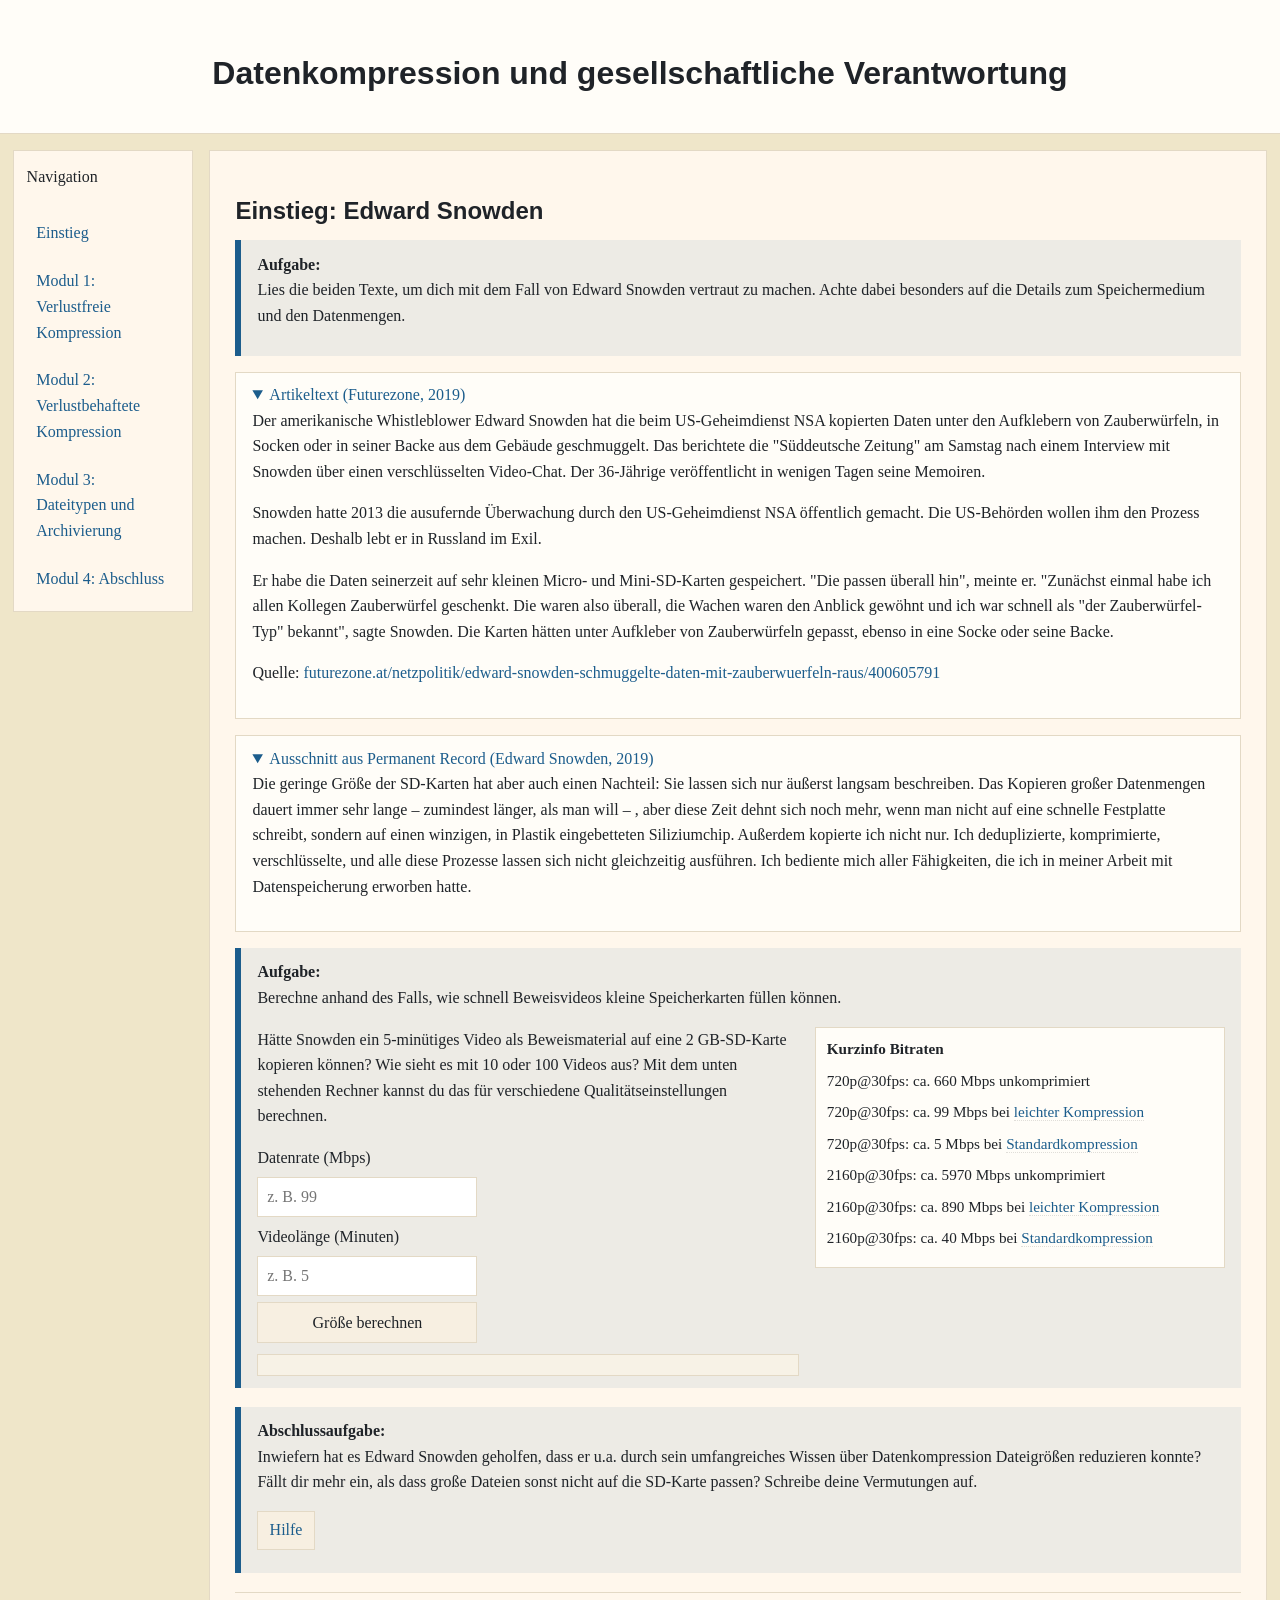
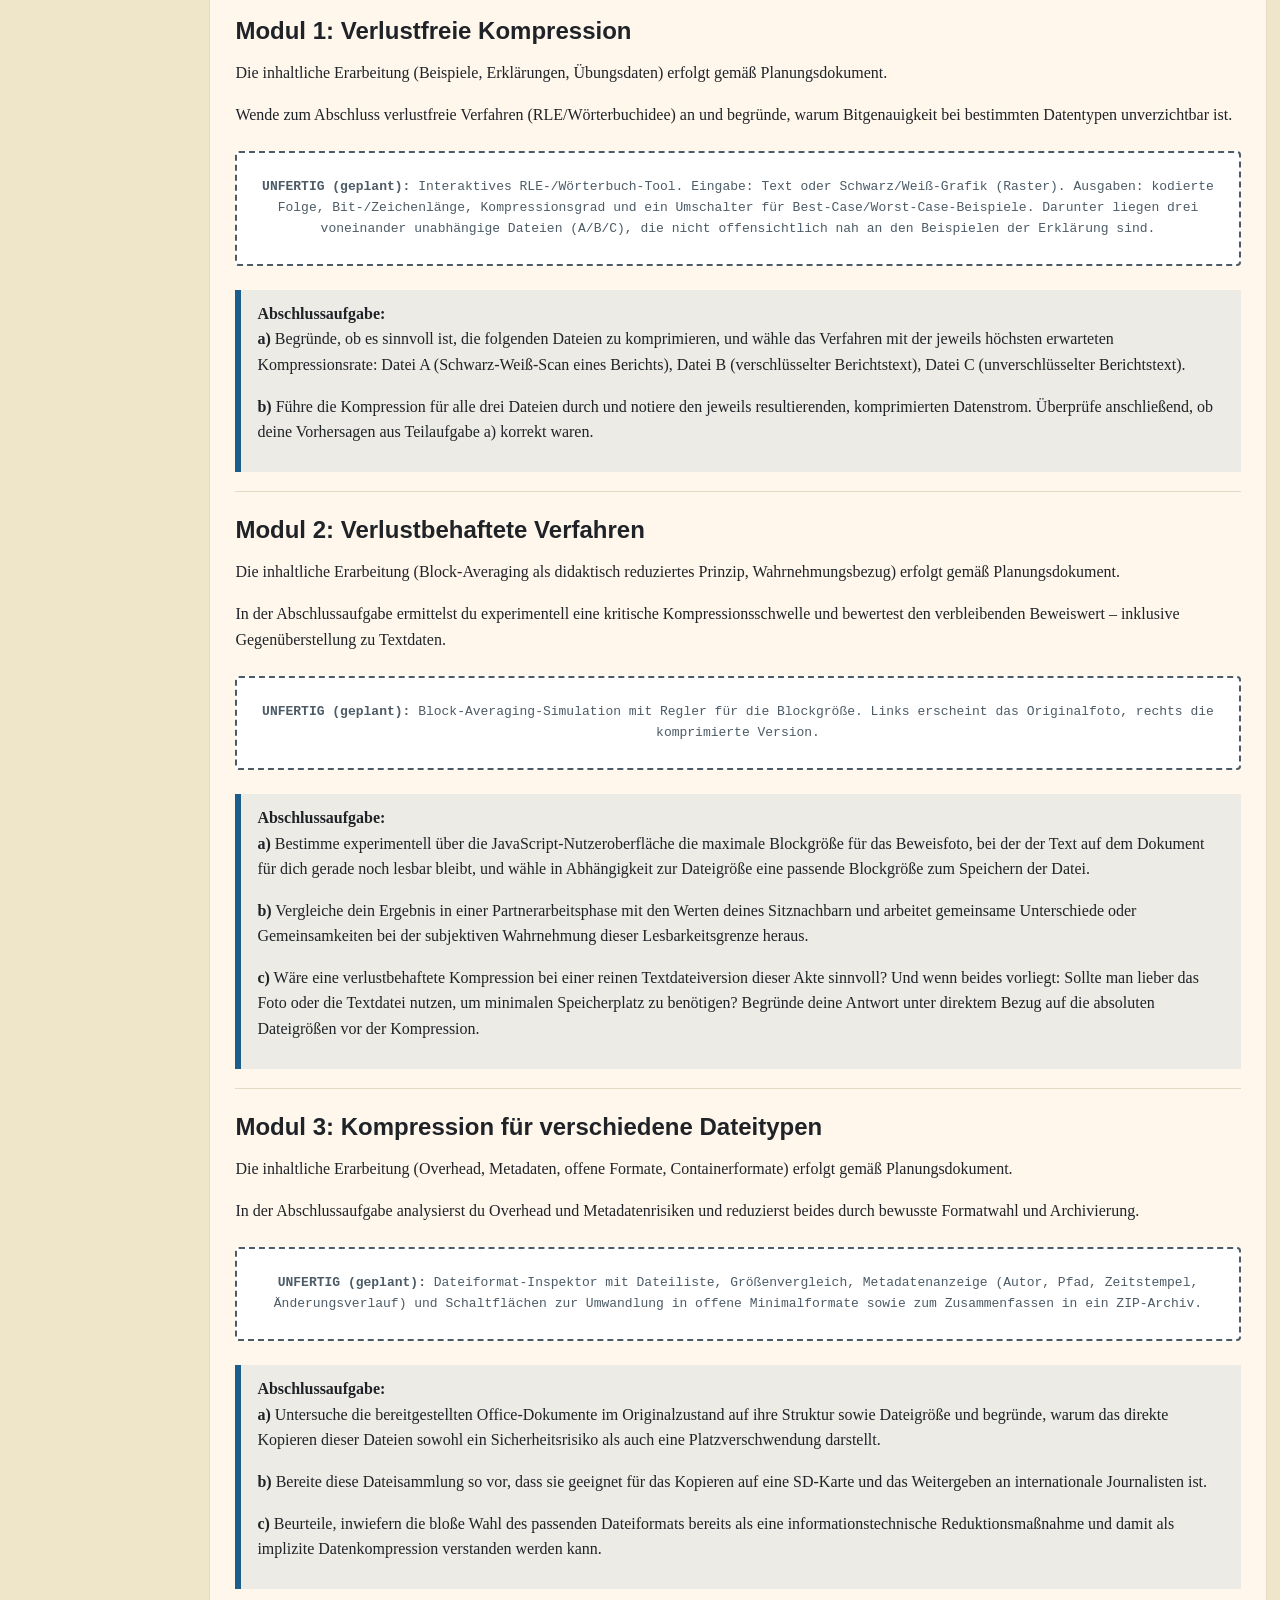
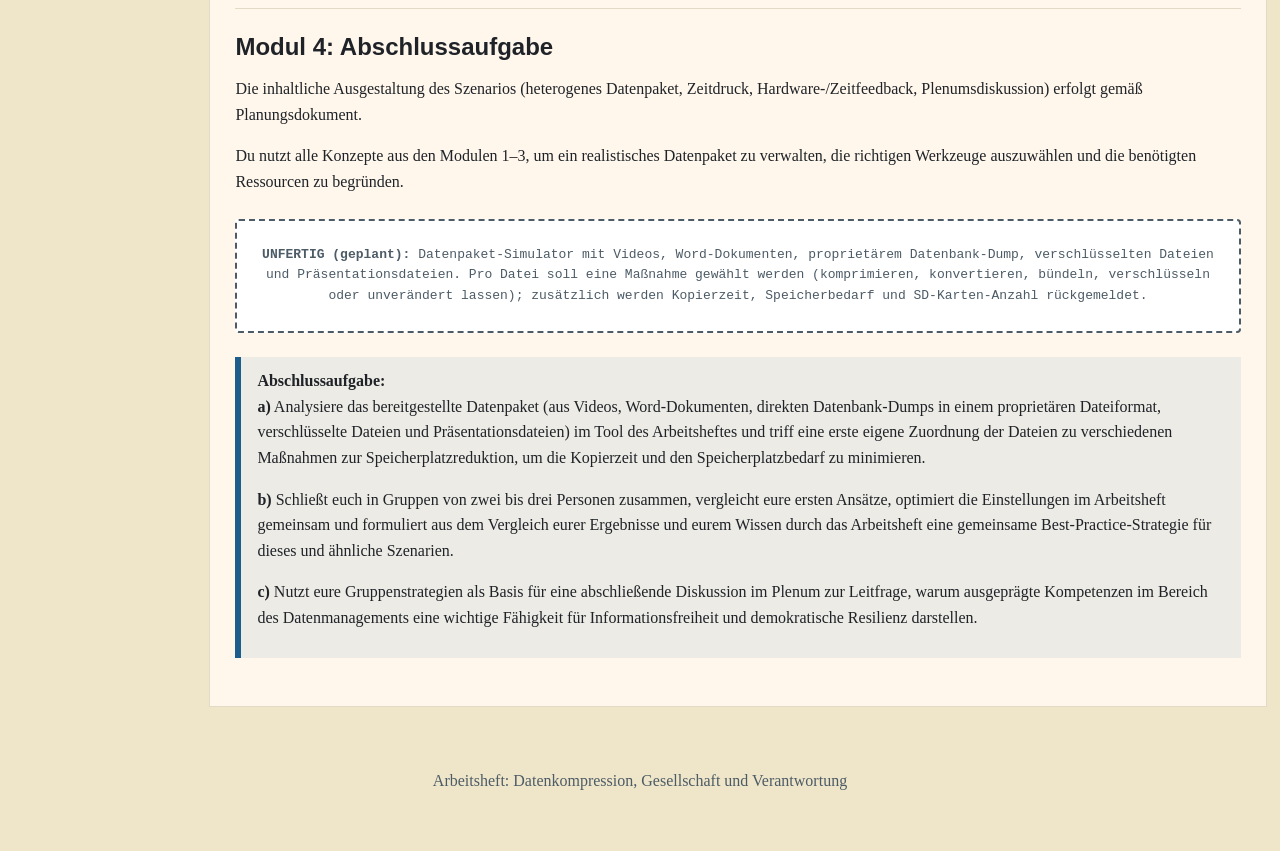
==== arbeitsheft_de.html @ 62217129 "einstieg und abschlussaufgaben done" ====
<!doctype html>
<html lang="de">
<head>
  <meta charset="utf-8">
  <meta name="viewport" content="width=device-width, initial-scale=1">
  <title></title>
  <style>
:root {
  --bg: #efe6c9;
  --paper: #ffffff;
  --box: #fff7ec;
  --ink: #1f2328;
  --muted: #4c5b66;
  --accent: #1c5d8c;
  --border: #e3d9c5;
}

* {
  box-sizing: border-box;
}

body {
  margin: 0;
  font-family: "Source Serif 4", "Merriweather", "Georgia", serif;
  background: var(--bg);
  color: var(--ink);
  line-height: 1.6;
}

h1, h2 {
  font-family: "Source Sans 3", "Gill Sans", "Trebuchet MS", sans-serif;
  margin: 0 0 0.6rem;
}

p {
  margin: 0 0 1rem;
}

a {
  color: var(--accent);
  text-decoration: none;
}

.container {
  width: min(1200px, 98vw);
  margin: 0 auto;
}

.hero {
  padding: 2rem 0 1.5rem;
  border-bottom: 1px solid var(--border);
  background: #fffdf8;
}

.hero-inner {
  display: flex;
  justify-content: space-between;
  gap: 1rem;
}

.hero-inner > div {
  width: 100%;
  text-align: center;
}

.nav-toggle {
  border: 1px solid var(--border);
  background: var(--paper);
  color: var(--accent);
  padding: 0.4rem 0.8rem;
  cursor: pointer;
}

.page {
  display: grid;
  grid-template-columns: minmax(0, 1fr);
  gap: 1rem;
  width: min(1400px, 98vw);
  margin: 0 auto;
  padding: 1rem 0 2rem;
}

.side-nav {
  background: var(--box);
  border: 1px solid var(--border);
  padding: 0.8rem;
  position: sticky;
  top: 1rem;
  align-self: start;
  max-height: none;
  overflow: visible;
  transform: translateX(-110%);
}

.nav-open .side-nav {
  transform: translateX(0);
}

.side-nav nav {
  display: grid;
  gap: 0.5rem;
}

.content {
  background: var(--box);
  border: 1px solid var(--border);
  padding: 1.4rem 1.6rem 1.8rem;
}

.panel {
  padding: 1.2rem 0;
  border-bottom: 1px solid var(--border);
}

.panel:last-of-type {
  border-bottom: none;
}

.lead {
  color: var(--muted);
}

.article {
  margin-top: 1rem;
  border: 1px solid var(--border);
  background: #fffdf8;
  padding: 0.6rem 1rem 1rem;
}

.quote-box {
  margin-bottom: 1rem;
}

.article summary {
  cursor: pointer;
  color: var(--accent);
}

.gloss {
  cursor: help;
  border-bottom: 1px dotted rgba(0,0,0,0.12);
  color: var(--accent);
}

.gloss {
  position: relative;
  z-index: 1;
}
.gloss::after {
  content: attr(data-tooltip);
  position: absolute;
  right: 0;
  left: auto;
  transform: none;
  bottom: calc(100% + 8px);
  background: #122;
  color: #fff;
  padding: 6px 8px;
  white-space: normal;
  width: min(640px, 85vw);
  text-align: left;
  line-height: 1.35;
  font-size: 0.85rem;
  border-radius: 4px;
  display: none;
  box-shadow: 0 4px 10px rgba(0,0,0,0.15);
  overflow-wrap: break-word;
}
.gloss::before {
  content: "";
  position: absolute;
  left: 50%;
  transform: translateX(-50%);
  bottom: calc(100% + 4px);
  border: 6px solid transparent;
  border-top-color: #122;
  display: none;
}
.gloss:hover::after,
.gloss:hover::before {
  display: block;
}

.module-task {
  border-left: 6px solid var(--accent);
  background: rgba(28,93,140,0.08);
  padding: 0.7rem 1rem;
}

.task-label {
  font-weight: 700;
}

.intro-calc {
  display: grid;
  gap: 0.4rem;
  margin: 0.6rem 0;
}

.intro-task-grid {
  display: grid;
  gap: 1rem;
}

.rate-info {
  border: 1px solid var(--border);
  background: #fffdf8;
  padding: 0.6rem 0.7rem;
}

.rate-info p {
  margin: 0 0 0.45rem;
  font-size: 0.95rem;
}

.rate-info p:last-child {
  margin-bottom: 0;
}

.ui-mockup {
  border: 2px dashed var(--muted);
  background: var(--paper);
  padding: 1.5rem;
  margin: 1.5rem 0;
  font-family: monospace;
  text-align: center;
  color: var(--muted);
  border-radius: 4px;
}

.rate-info-title {
  font-weight: 700;
}

.intro-calc input,
.intro-calc button {
  max-width: 220px;
  padding: 0.4rem 0.55rem;
  border: 1px solid var(--border);
  background: #fff;
  color: var(--ink);
  font: inherit;
}

.intro-calc button {
  cursor: pointer;
  background: #f7efe1;
}

.intro-result {
  margin: 0.5rem 0 0;
  color: var(--ink);
}

.sd-card-bar {
  position: relative;
  margin-top: 0.7rem;
  width: 100%;
  height: 1.4rem;
  border: 1px solid var(--border);
  background: #f7f2e6;
  overflow: hidden;
}

.sd-card-bar-fill {
  position: absolute;
  inset: 0 auto 0 0;
  width: 0;
  background: linear-gradient(90deg, #76b24f, #3f8f4b);
  transition: width 160ms ease;
}

.sd-card-bar-fill--overflow {
  background: linear-gradient(90deg, #d45b5b, #a92f2f);
}

.sd-card-bar-text {
  position: absolute;
  inset: 0;
  display: flex;
  align-items: center;
  justify-content: center;
  font-size: 0.85rem;
  color: #122;
  mix-blend-mode: normal;
  pointer-events: none;
}

.assumption-task {
  margin-top: 1.2rem;
}

.help-row {
  display: flex;
  align-items: center;
  gap: 0.5rem;
  margin: 0.35rem 0 0.75rem;
  flex-wrap: nowrap;
}

.help-toggle {
  display: inline-flex;
  flex: 0 0 auto;
  align-items: center;
  gap: 0.35rem;
  padding: 0.35rem 0.7rem;
  border: 1px solid var(--border);
  border-radius: 0;
  background: #f7efe1;
  color: var(--accent);
  font: inherit;
  cursor: pointer;
}

.help-box {
  display: block;
  flex: 1 1 auto;
  min-width: 0;
  padding: 0.65rem 0.75rem;
  border: 1px solid var(--border);
  background: #fffdf8;
  border-radius: 0;
}

.help-box[hidden] {
  display: none;
}

.help-box p {
  margin: 0;
  font-size: 0.95rem;
}

.assumption-textarea {
  width: 100%;
  min-height: 100px;
  padding: 0.6rem;
  border: 1px solid var(--border);
  background: #fff;
  color: var(--ink);
  font-family: "Source Serif 4", "Merriweather", "Georgia", serif;
  font-size: 0.95rem;
  line-height: 1.5;
  border-radius: 3px;
}

.side-nav nav a.nav-link {
  display: block;
  padding: 0.45rem 0.6rem;
  border-radius: 6px;
  transition: background-color 120ms ease, color 120ms ease;
}
.side-nav nav a.nav-link:hover {
  background: rgba(0,0,0,0.06);
  color: var(--ink);
}

.footer {
  padding: 1.8rem 0 2.6rem;
  color: var(--muted);
  text-align: center;
}

@media (min-width: 960px) {
  .page {
    grid-template-columns: 180px minmax(0, 1fr);
  }

  .side-nav {
    transform: translateX(0);
  }

  .nav-toggle {
    display: none;
  }

  .intro-task-grid {
    grid-template-columns: minmax(0, 1fr) 410px;
    align-items: start;
  }
}

</style>
</head>
<body>
  <header class="hero">
    <div class="container hero-inner">
      <div>
        <p class="overline" data-lang="header.overline"></p>
        <h1 data-lang="header.title"></h1>
      </div>
      <button class="nav-toggle" id="navToggle" type="button" data-lang="nav.toggle"></button>
    </div>
  </header>

  <div class="page">
    <aside class="side-nav" id="sideNav">
      <nav aria-label="Inhalt">
        <p class="nav-title" data-lang="nav.title"></p>
        <a href="#intro" class="nav-link" data-lang="nav.intro"></a>
        <a href="#lossless" class="nav-link" data-lang="nav.lossless"></a>
        <a href="#lossy" class="nav-link" data-lang="nav.lossy"></a>
        <a href="#filetypes" class="nav-link" data-lang="nav.filetypes"></a>
        <a href="#final" class="nav-link" data-lang="nav.final"></a>
      </nav>
    </aside>

    <main class="content">
      <section class="panel" id="intro">
        <h2 data-lang="intro.heading"></h2>
        <div class="module-task">
          <span class="task-label" data-lang="common.taskLabel"></span>
          <p data-lang="intro.readTasks"></p>
        </div>
        <details class="article" open>
          <summary data-lang="intro.articleSummary"></summary>
          <div class="article-body">
            <p data-lang="intro.article.p1"></p>
            <p data-lang="intro.article.p2"></p>
            <p data-lang="intro.article.p3"></p>
            <p class="source">
              <span data-lang="intro.article.sourceLabel"></span>
              <a href="https://futurezone.at/netzpolitik/edward-snowden-schmuggelte-daten-mit-zauberwuerfeln-raus/400605791" target="_blank" rel="noreferrer" data-lang="intro.article.sourceLink"></a>
            </p>
          </div>
        </details>
        <details class="article quote-box" open>
          <summary data-lang="intro.quoteSummary"></summary>
          <div class="article-body">
            <p data-lang="intro.article.p4"></p>
          </div>
        </details>
        <div class="module-task">
          <span class="task-label" data-lang="common.taskLabel"></span>
          <p data-lang="intro.taskIntro"></p>

          <div class="intro-task-grid">
            <div>
              <p data-lang="intro.taskText"></p>
              <div class="intro-calc">
                <label for="bitrateInput" data-lang="intro.inputBitrateLabel"></label>
                <input id="bitrateInput" type="number" min="0" step="0.1" data-lang-attr="placeholder:intro.inputBitratePlaceholder">

                <label for="durationInput" data-lang="intro.inputDurationLabel"></label>
                <input id="durationInput" type="number" min="0" step="0.1" data-lang-attr="placeholder:intro.inputDurationPlaceholder">

                <button id="introCalcBtn" type="button" data-lang="intro.calcButton"></button>
              </div>
              <p id="introCalcResult" class="intro-result" aria-live="polite"></p>
              <div class="sd-card-bar" aria-label="Füllstand der SD-Karte">
                <div id="sdCardBarFill" class="sd-card-bar-fill"></div>
                <span id="sdCardBarText" class="sd-card-bar-text"></span>
              </div>
            </div>

            <aside class="rate-info">
              <p class="rate-info-title" data-lang="intro.ratesTitle"></p>
              <p data-lang="intro.rates720pLow"></p>
              <p data-lang="intro.rates720pHigh"></p>
              <p data-lang="intro.rates720pStandard"></p>
              <p data-lang="intro.rates4kLow"></p>
              <p data-lang="intro.rates4kHigh"></p>
              <p data-lang="intro.rates4kStandard"></p>
              <p data-lang="intro.ratesSource"></p>
            </aside>
          </div>
        </div>
        <div class="module-task assumption-task">
          <span class="task-label" data-lang="common.lastTaskLabel"></span>
          <p data-lang="intro.assumptionLabel"></p>
          <div class="help-row">
            <button id="assumptionHelpToggle" class="help-toggle" type="button" data-lang="intro.assumptionHelpButton" aria-controls="assumptionHelpBox" aria-expanded="false"></button>
            <div id="assumptionHelpBox" class="help-box" hidden>
              <p data-lang="intro.assumptionHelpText"></p>
            </div>
          </div>
        </div>
      </section>

      <section class="panel" id="lossless">
        <h2 data-lang="lossless.heading"></h2>
        <p data-lang="lossless.body1"></p>
        <p data-lang="lossless.body2"></p>
        <div class="ui-mockup" data-lang="lossless.uiPlaceholder"></div>
        <div class="module-task">
          <span class="task-label" data-lang="common.lastTaskLabel"></span>
          <p data-lang="lossless.task1"></p>
          <p data-lang="lossless.task2"></p>
        </div>
      </section>

      <section class="panel" id="lossy">
        <h2 data-lang="lossy.heading"></h2>
        <p data-lang="lossy.body1"></p>
        <p data-lang="lossy.body2"></p>
        <div class="ui-mockup" data-lang="lossy.uiPlaceholder"></div>
        <div class="module-task">
          <span class="task-label" data-lang="common.lastTaskLabel"></span>
          <p data-lang="lossy.task1"></p>
          <p data-lang="lossy.task2"></p>
          <p data-lang="lossy.task3"></p>
        </div>
      </section>

      <section class="panel" id="filetypes">
        <h2 data-lang="filetypes.heading"></h2>
        <p data-lang="filetypes.body1"></p>
        <p data-lang="filetypes.body2"></p>
        <div class="ui-mockup" data-lang="filetypes.uiPlaceholder"></div>
        <div class="module-task">
          <span class="task-label" data-lang="common.lastTaskLabel"></span>
          <p data-lang="filetypes.task1"></p>
          <p data-lang="filetypes.task2"></p>
          <p data-lang="filetypes.task3"></p>
        </div>
      </section>

      <section class="panel" id="final">
        <h2 data-lang="final.heading"></h2>
        <p data-lang="final.body1"></p>
        <p data-lang="final.body2"></p>
        <div class="ui-mockup" data-lang="final.uiPlaceholder"></div>
        <div class="module-task">
          <span class="task-label" data-lang="common.lastTaskLabel"></span>
          <p data-lang="final.task1"></p>
          <p data-lang="final.task2"></p>
          <p data-lang="final.task3"></p>
        </div>
      </section>
    </main>
  </div>

  <footer class="footer">
    <div class="container">
      <p data-lang="footer.text"></p>
    </div>
  </footer>

  <script src="lang/de.js"></script>
  <script>
window.LANG_DE = {
  meta: {
    lang: "de",
    title: "Datenkompression und gesellschaftliche Verantwortung"
  },
  header: {
    overline: "",
    title: "Datenkompression und gesellschaftliche Verantwortung",
    subtitle: ""
  },
  nav: {
    toggle: "Inhalt",
    title: "Navigation",
    intro: "Einstieg",
    lossless: "Modul 1: Verlustfreie Kompression",
    lossy: "Modul 2: Verlustbehaftete Kompression",
    filetypes: "Modul 3: Dateitypen und Archivierung",
    final: "Modul 4: Abschluss"
  },
  common: {
    lastTaskLabel: "Abschlussaufgabe:",
    taskLabel: "Aufgabe:"
  },
  intro: {
    heading: "Einstieg: Edward Snowden",
    articleSummary: "Artikeltext (Futurezone, 2019)",
    quoteSummary: "Ausschnitt aus Permanent Record (Edward Snowden, 2019)",
    article: {
      p1: "Der amerikanische Whistleblower Edward Snowden hat die beim US-Geheimdienst NSA kopierten Daten unter den Aufklebern von Zauberwürfeln, in Socken oder in seiner Backe aus dem Gebäude geschmuggelt. Das berichtete die \"Süddeutsche Zeitung\" am Samstag nach einem Interview mit Snowden über einen verschlüsselten Video-Chat. Der 36-Jährige veröffentlicht in wenigen Tagen seine Memoiren.",
      p2: "Snowden hatte 2013 die ausufernde Überwachung durch den US-Geheimdienst NSA öffentlich gemacht. Die US-Behörden wollen ihm den Prozess machen. Deshalb lebt er in Russland im Exil.",
      p3: "Er habe die Daten seinerzeit auf sehr kleinen Micro- und Mini-SD-Karten gespeichert. \"Die passen überall hin\", meinte er. \"Zunächst einmal habe ich allen Kollegen Zauberwürfel geschenkt. Die waren also überall, die Wachen waren den Anblick gewöhnt und ich war schnell als \"der Zauberwürfel-Typ\" bekannt\", sagte Snowden. Die Karten hätten unter Aufkleber von Zauberwürfeln gepasst, ebenso in eine Socke oder seine Backe.",
      p4: "Die geringe Größe der SD-Karten hat aber auch einen Nachteil: Sie lassen sich nur äußerst langsam beschreiben. Das Kopieren großer Datenmengen dauert immer sehr lange – zumindest länger, als man will – , aber diese Zeit dehnt sich noch mehr, wenn man nicht auf eine schnelle Festplatte schreibt, sondern auf einen winzigen, in Plastik eingebetteten Siliziumchip. Außerdem kopierte ich nicht nur. Ich deduplizierte, komprimierte, verschlüsselte, und alle diese Prozesse lassen sich nicht gleichzeitig ausführen. Ich bediente mich aller Fähigkeiten, die ich in meiner Arbeit mit Datenspeicherung erworben hatte.",
      sourceLabel: "Quelle:",
      sourceLink: "futurezone.at/netzpolitik/edward-snowden-schmuggelte-daten-mit-zauberwuerfeln-raus/400605791"
    },
    taskIntro: "Berechne anhand des Falls, wie schnell Beweisvideos kleine Speicherkarten füllen können.",
    taskText: "Hätte Snowden ein 5-minütiges Video als Beweismaterial auf eine 2 GB-SD-Karte kopieren können? Wie sieht es mit 10 oder 100 Videos aus? Mit dem unten stehenden Rechner kannst du das für verschiedene Qualitätseinstellungen berechnen.",
    inputBitrateLabel: "Datenrate (Mbps)",
    inputBitratePlaceholder: "z. B. 99",
    inputDurationLabel: "Videolänge (Minuten)",
    inputDurationPlaceholder: "z. B. 5",
    calcButton: "Größe berechnen",
    resultTemplate: "Gesamtgröße: {sizeMb} Mb (ca. {sizeMB} MB). Das entspricht {percent}% einer 2 GB-Karte. Auf die Karte passen etwa {videoCount} solcher Videos.",
    resultInvalid: "Bitte gib gültige Zahlen größer als 0 ein.",
    ratesTitle: "Kurzinfo Bitraten",
    rates720pLow: "720p@30fps: ca. 660 Mbps unkomprimiert",
    rates720pHigh: "720p@30fps: ca. 99 Mbps bei <span class=\"gloss\" title=\"Vorgang zur Verkleinerung von Daten, meist durch Entfernen von überflüssigen oder unwichtigen Informationen; die Videos verlieren an diesem Punkt keine sichtbare Qualität und werden oft direkt so gespeichert\">leichter Kompression</span>",
    rates720pStandard: "720p@30fps: ca. 5 Mbps bei <span class=\"gloss\" title=\"Standardkompression meint hier typische Kameraeinstellungen im Alltag, etwa bei Überwachungskameras oder Handykameras. Die Videos sind etwas stärker komprimiert und werden oft direkt so gespeichert, damit sie weniger Speicher brauchen\">Standardkompression</span>",
    rates4kLow: "2160p@30fps: ca. 5970 Mbps unkomprimiert",
    rates4kHigh: "2160p@30fps: ca. 890 Mbps bei <span class=\"gloss\" title=\"Vorgang zur Verkleinerung von Daten, meist durch Entfernen von überflüssigen oder unwichtigen Informationen; die Videos verlieren an diesem Punkt keine sichtbare Qualität und werden oft direkt so gespeichert\">leichter Kompression</span>",
    rates4kStandard: "2160p@30fps: ca. 40 Mbps bei <span class=\"gloss\" title=\"Standardkompression meint hier typische Kameraeinstellungen im Alltag, etwa bei Überwachungskameras oder Handykameras. Die Videos sind etwas stärker komprimiert und werden oft direkt so gespeichert, damit sie weniger Speicher brauchen\">Standardkompression</span>",
    readTasks: "Lies die beiden Texte, um dich mit dem Fall von Edward Snowden vertraut zu machen. Achte dabei besonders auf die Details zum Speichermedium und den Datenmengen.",
    assumptionHelpButton: "Hilfe",
    assumptionHelpText: "Nutze den Inhalt aus dem Buchzitat: Welchen Vorteil bringt ein kleineres Datenvolumen, wenn man unter Zeitdruck Daten auf einen langsamen Chip kopieren muss? Außerdem musste Snowden die SD-Karten aus dem Gebäude schmuggeln. Welchen Vorteil haben hier kleinere Dateien?",
    assumptionLabel: "Inwiefern hat es Edward Snowden geholfen, dass er u.a. durch sein umfangreiches Wissen über Datenkompression Dateigrößen reduzieren konnte? Fällt dir mehr ein, als dass große Dateien sonst nicht auf die SD-Karte passen? Schreibe deine Vermutungen auf."
  },
  lossless: {
    heading: "Modul 1: Verlustfreie Kompression",
    body1: "Die inhaltliche Erarbeitung (Beispiele, Erklärungen, Übungsdaten) erfolgt gemäß Planungsdokument.",
    body2: "Wende zum Abschluss verlustfreie Verfahren (RLE/Wörterbuchidee) an und begründe, warum Bitgenauigkeit bei bestimmten Datentypen unverzichtbar ist.",
    uiPlaceholder: "<strong>UNFERTIG (geplant):</strong> Interaktives RLE-/Wörterbuch-Tool. Eingabe: Text oder Schwarz/Weiß-Grafik (Raster). Ausgaben: kodierte Folge, Bit-/Zeichenlänge, Kompressionsgrad und ein Umschalter für Best-Case/Worst-Case-Beispiele. Darunter liegen drei voneinander unabhängige Dateien (A/B/C), die nicht offensichtlich nah an den Beispielen der Erklärung sind.",
    task1: "<strong>a)</strong> Begründe, ob es sinnvoll ist, die folgenden Dateien zu komprimieren, und wähle das Verfahren mit der jeweils höchsten erwarteten Kompressionsrate: Datei A (Schwarz-Weiß-Scan eines Berichts), Datei B (verschlüsselter Berichtstext), Datei C (unverschlüsselter Berichtstext).",
    task2: "<strong>b)</strong> Führe die Kompression für alle drei Dateien durch und notiere den jeweils resultierenden, komprimierten Datenstrom. Überprüfe anschließend, ob deine Vorhersagen aus Teilaufgabe a) korrekt waren.",
  },
  lossy: {
    heading: "Modul 2: Verlustbehaftete Verfahren",
    body1: "Die inhaltliche Erarbeitung (Block-Averaging als didaktisch reduziertes Prinzip, Wahrnehmungsbezug) erfolgt gemäß Planungsdokument.",
    body2: "In der Abschlussaufgabe ermittelst du experimentell eine kritische Kompressionsschwelle und bewertest den verbleibenden Beweiswert – inklusive Gegenüberstellung zu Textdaten.",
    uiPlaceholder: "<strong>UNFERTIG (geplant):</strong> Block-Averaging-Simulation mit Regler für die Blockgröße. Links erscheint das Originalfoto, rechts die komprimierte Version.",
    task1: "<strong>a)</strong> Bestimme experimentell über die JavaScript-Nutzeroberfläche die maximale Blockgröße für das Beweisfoto, bei der der Text auf dem Dokument für dich gerade noch lesbar bleibt, und wähle in Abhängigkeit zur Dateigröße eine passende Blockgröße zum Speichern der Datei.",
    task2: "<strong>b)</strong> Vergleiche dein Ergebnis in einer Partnerarbeitsphase mit den Werten deines Sitznachbarn und arbeitet gemeinsame Unterschiede oder Gemeinsamkeiten bei der subjektiven Wahrnehmung dieser Lesbarkeitsgrenze heraus.",
    task3: "<strong>c)</strong> Wäre eine verlustbehaftete Kompression bei einer reinen Textdateiversion dieser Akte sinnvoll? Und wenn beides vorliegt: Sollte man lieber das Foto oder die Textdatei nutzen, um minimalen Speicherplatz zu benötigen? Begründe deine Antwort unter direktem Bezug auf die absoluten Dateigrößen vor der Kompression."
  },
  filetypes: {
    heading: "Modul 3: Kompression für verschiedene Dateitypen",
    body1: "Die inhaltliche Erarbeitung (Overhead, Metadaten, offene Formate, Containerformate) erfolgt gemäß Planungsdokument.",
    body2: "In der Abschlussaufgabe analysierst du Overhead und Metadatenrisiken und reduzierst beides durch bewusste Formatwahl und Archivierung.",
    uiPlaceholder: "<strong>UNFERTIG (geplant):</strong> Dateiformat-Inspektor mit Dateiliste, Größenvergleich, Metadatenanzeige (Autor, Pfad, Zeitstempel, Änderungsverlauf) und Schaltflächen zur Umwandlung in offene Minimalformate sowie zum Zusammenfassen in ein ZIP-Archiv.",
    task1: "<strong>a)</strong> Untersuche die bereitgestellten Office-Dokumente im Originalzustand auf ihre Struktur sowie Dateigröße und begründe, warum das direkte Kopieren dieser Dateien sowohl ein Sicherheitsrisiko als auch eine Platzverschwendung darstellt.",
    task2: "<strong>b)</strong> Bereite diese Dateisammlung so vor, dass sie geeignet für das Kopieren auf eine SD-Karte und das Weitergeben an internationale Journalisten ist.",
    task3: "<strong>c)</strong> Beurteile, inwiefern die bloße Wahl des passenden Dateiformats bereits als eine informationstechnische Reduktionsmaßnahme und damit als implizite Datenkompression verstanden werden kann."
  },
  final: {
    heading: "Modul 4: Abschlussaufgabe",
    body1: "Die inhaltliche Ausgestaltung des Szenarios (heterogenes Datenpaket, Zeitdruck, Hardware-/Zeitfeedback, Plenumsdiskussion) erfolgt gemäß Planungsdokument.",
    body2: "Du nutzt alle Konzepte aus den Modulen 1–3, um ein realistisches Datenpaket zu verwalten, die richtigen Werkzeuge auszuwählen und die benötigten Ressourcen zu begründen.",
    uiPlaceholder: "<strong>UNFERTIG (geplant):</strong> Datenpaket-Simulator mit Videos, Word-Dokumenten, proprietärem Datenbank-Dump, verschlüsselten Dateien und Präsentationsdateien. Pro Datei soll eine Maßnahme gewählt werden (komprimieren, konvertieren, bündeln, verschlüsseln oder unverändert lassen); zusätzlich werden Kopierzeit, Speicherbedarf und SD-Karten-Anzahl rückgemeldet.",
    task1: "<strong>a)</strong> Analysiere das bereitgestellte Datenpaket (aus Videos, Word-Dokumenten, direkten Datenbank-Dumps in einem proprietären Dateiformat, verschlüsselte Dateien und Präsentationsdateien) im Tool des Arbeitsheftes und triff eine erste eigene Zuordnung der Dateien zu verschiedenen Maßnahmen zur Speicherplatzreduktion, um die Kopierzeit und den Speicherplatzbedarf zu minimieren.",
    task2: "<strong>b)</strong> Schließt euch in Gruppen von zwei bis drei Personen zusammen, vergleicht eure ersten Ansätze, optimiert die Einstellungen im Arbeitsheft gemeinsam und formuliert aus dem Vergleich eurer Ergebnisse und eurem Wissen durch das Arbeitsheft eine gemeinsame Best-Practice-Strategie für dieses und ähnliche Szenarien.",
    task3: "<strong>c)</strong> Nutzt eure Gruppenstrategien als Basis für eine abschließende Diskussion im Plenum zur Leitfrage, warum ausgeprägte Kompetenzen im Bereich des Datenmanagements eine wichtige Fähigkeit für Informationsfreiheit und demokratische Resilienz darstellen."
  },
  footer: {
    text: "Arbeitsheft: Datenkompression, Gesellschaft und Verantwortung"
  }
};


const langData = window.LANG_DE || {};

function getLangValue(source, path) {
  if (!source || !path) {
    return undefined;
  }

  return path.split(".").reduce((acc, key) => {
    if (acc && typeof acc === "object" && key in acc) {
      return acc[key];
    }
    return undefined;
  }, source);
}

function applyLang(source) {
  if (!source || typeof source !== "object") {
    return;
  }

  if (source.meta && source.meta.lang) {
    document.documentElement.lang = source.meta.lang;
  }

  if (source.meta && source.meta.title) {
    document.title = source.meta.title;
  }

  document.querySelectorAll("[data-lang]").forEach((element) => {
    const value = getLangValue(source, element.dataset.lang);
    if (typeof value === "string") {
      element.innerHTML = value;
    }
  });

  document.querySelectorAll('.gloss').forEach((g) => {
    if (g instanceof Element) {
      const t = g.getAttribute('title');
      if (t) {
        g.setAttribute('data-tooltip', t);
        g.setAttribute('aria-label', t);
        g.removeAttribute('title');
      }
    }
  });

  document.querySelectorAll("[data-lang-attr]").forEach((element) => {
    const mappings = element.dataset.langAttr
      .split(";")
      .map((pair) => pair.trim())
      .filter(Boolean);

    mappings.forEach((pair) => {
      const [attr, key] = pair.split(":").map((part) => part.trim());
      if (!attr || !key) {
        return;
      }
      const value = getLangValue(source, key);
      if (typeof value === "string") {
        element.setAttribute(attr, value);
      }
    });
  });
}

const navToggle = document.getElementById("navToggle");
const sideNav = document.getElementById("sideNav");

function setupNavigation() {
  if (!navToggle || !sideNav) {
    return;
  }

  navToggle.addEventListener("click", () => {
    document.body.classList.toggle("nav-open");
  });

  sideNav.addEventListener("click", (event) => {
    if (event.target instanceof HTMLAnchorElement && window.innerWidth < 960) {
      document.body.classList.remove("nav-open");
    }
  });
}

function setupIntroCalculator(source) {
  const bitrateInput = document.getElementById("bitrateInput");
  const durationInput = document.getElementById("durationInput");
  const calcButton = document.getElementById("introCalcBtn");
  const result = document.getElementById("introCalcResult");
  const barFill = document.getElementById("sdCardBarFill");
  const barText = document.getElementById("sdCardBarText");

  if (!(bitrateInput instanceof HTMLInputElement) ||
      !(durationInput instanceof HTMLInputElement) ||
      !(calcButton instanceof HTMLButtonElement) ||
      !(result instanceof HTMLElement) ||
      !(barFill instanceof HTMLElement) ||
      !(barText instanceof HTMLElement)) {
    return;
  }

  const sizeTemplate = getLangValue(source, "intro.resultTemplate") || "";
  const invalidText = getLangValue(source, "intro.resultInvalid") || "";
  const cardSizeMb = 2 * 1024 * 8;

  const calculate = () => {
    const bitrate = Number.parseFloat(bitrateInput.value);
    const minutes = Number.parseFloat(durationInput.value);

    if (!Number.isFinite(bitrate) || !Number.isFinite(minutes) || bitrate <= 0 || minutes <= 0) {
      result.textContent = invalidText;
      barFill.style.width = "0%";
      barFill.classList.remove("sd-card-bar-fill--overflow");
      barText.textContent = "";
      return;
    }

    const sizeMb = bitrate * minutes * 60;
    const sizeMB = sizeMb / 8;
    const percent = (sizeMb / cardSizeMb) * 100;
    const videoCount = Math.floor(cardSizeMb / sizeMb);

    const line1 = sizeTemplate
      .replace("{sizeMb}", sizeMb.toFixed(1))
      .replace("{sizeMB}", sizeMB.toFixed(1))
      .replace("{percent}", percent.toFixed(1))
      .replace("{videoCount}", videoCount.toString());
    const clampedPercent = Math.min(percent, 100);

    result.textContent = line1;
    barFill.style.width = `${clampedPercent}%`;
    barFill.classList.toggle("sd-card-bar-fill--overflow", sizeMb > cardSizeMb);
    barText.textContent = `Füllstand: ${percent.toFixed(1)}%`;
  };

  calcButton.addEventListener("click", calculate);
}

function setupAssumptionHelp() {
  const toggle = document.getElementById("assumptionHelpToggle");
  const box = document.getElementById("assumptionHelpBox");

  if (!(toggle instanceof HTMLButtonElement) || !(box instanceof HTMLElement)) {
    return;
  }

  toggle.addEventListener("click", () => {
    const isHidden = box.hasAttribute("hidden");
    if (isHidden) {
      box.removeAttribute("hidden");
      toggle.setAttribute("aria-expanded", "true");
    } else {
      box.setAttribute("hidden", "");
      toggle.setAttribute("aria-expanded", "false");
    }
  });
}

applyLang(langData);
setupNavigation();
setupIntroCalculator(langData);
setupAssumptionHelp();

</script>
</body>
</html>
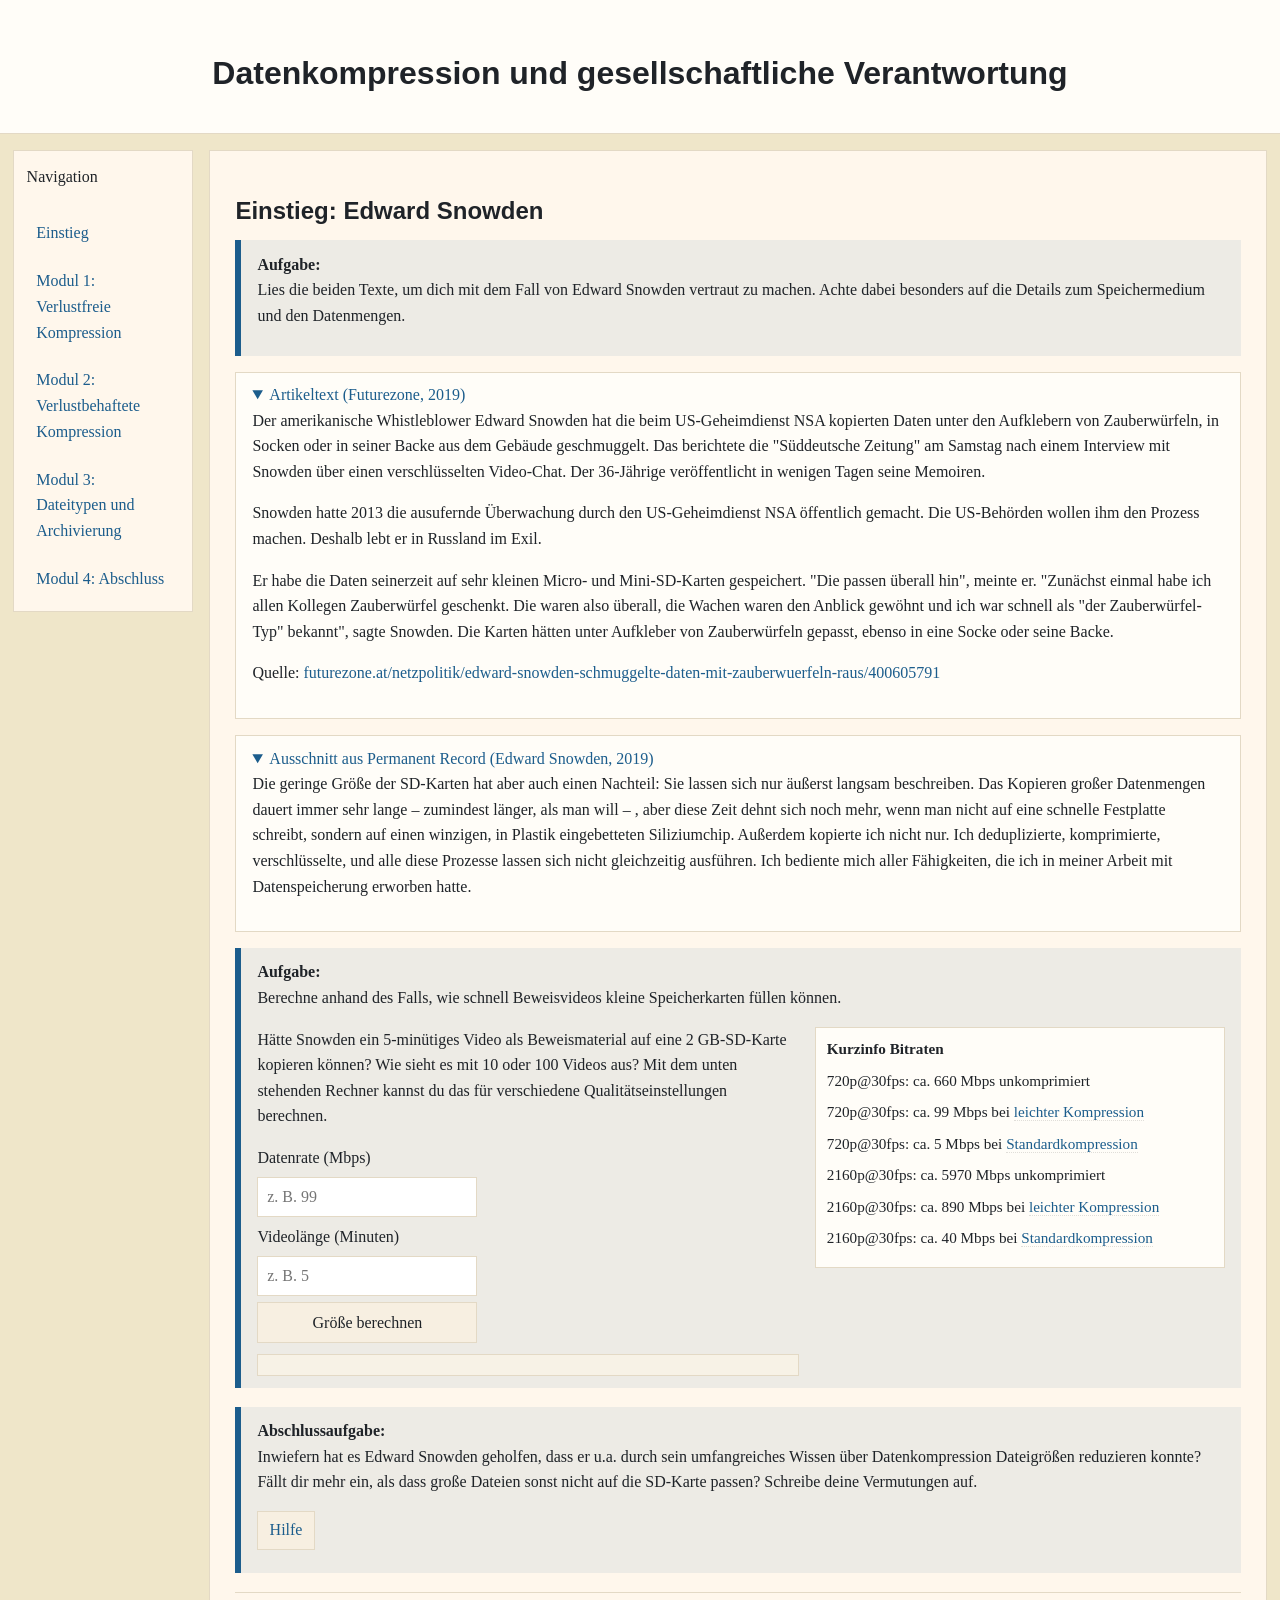
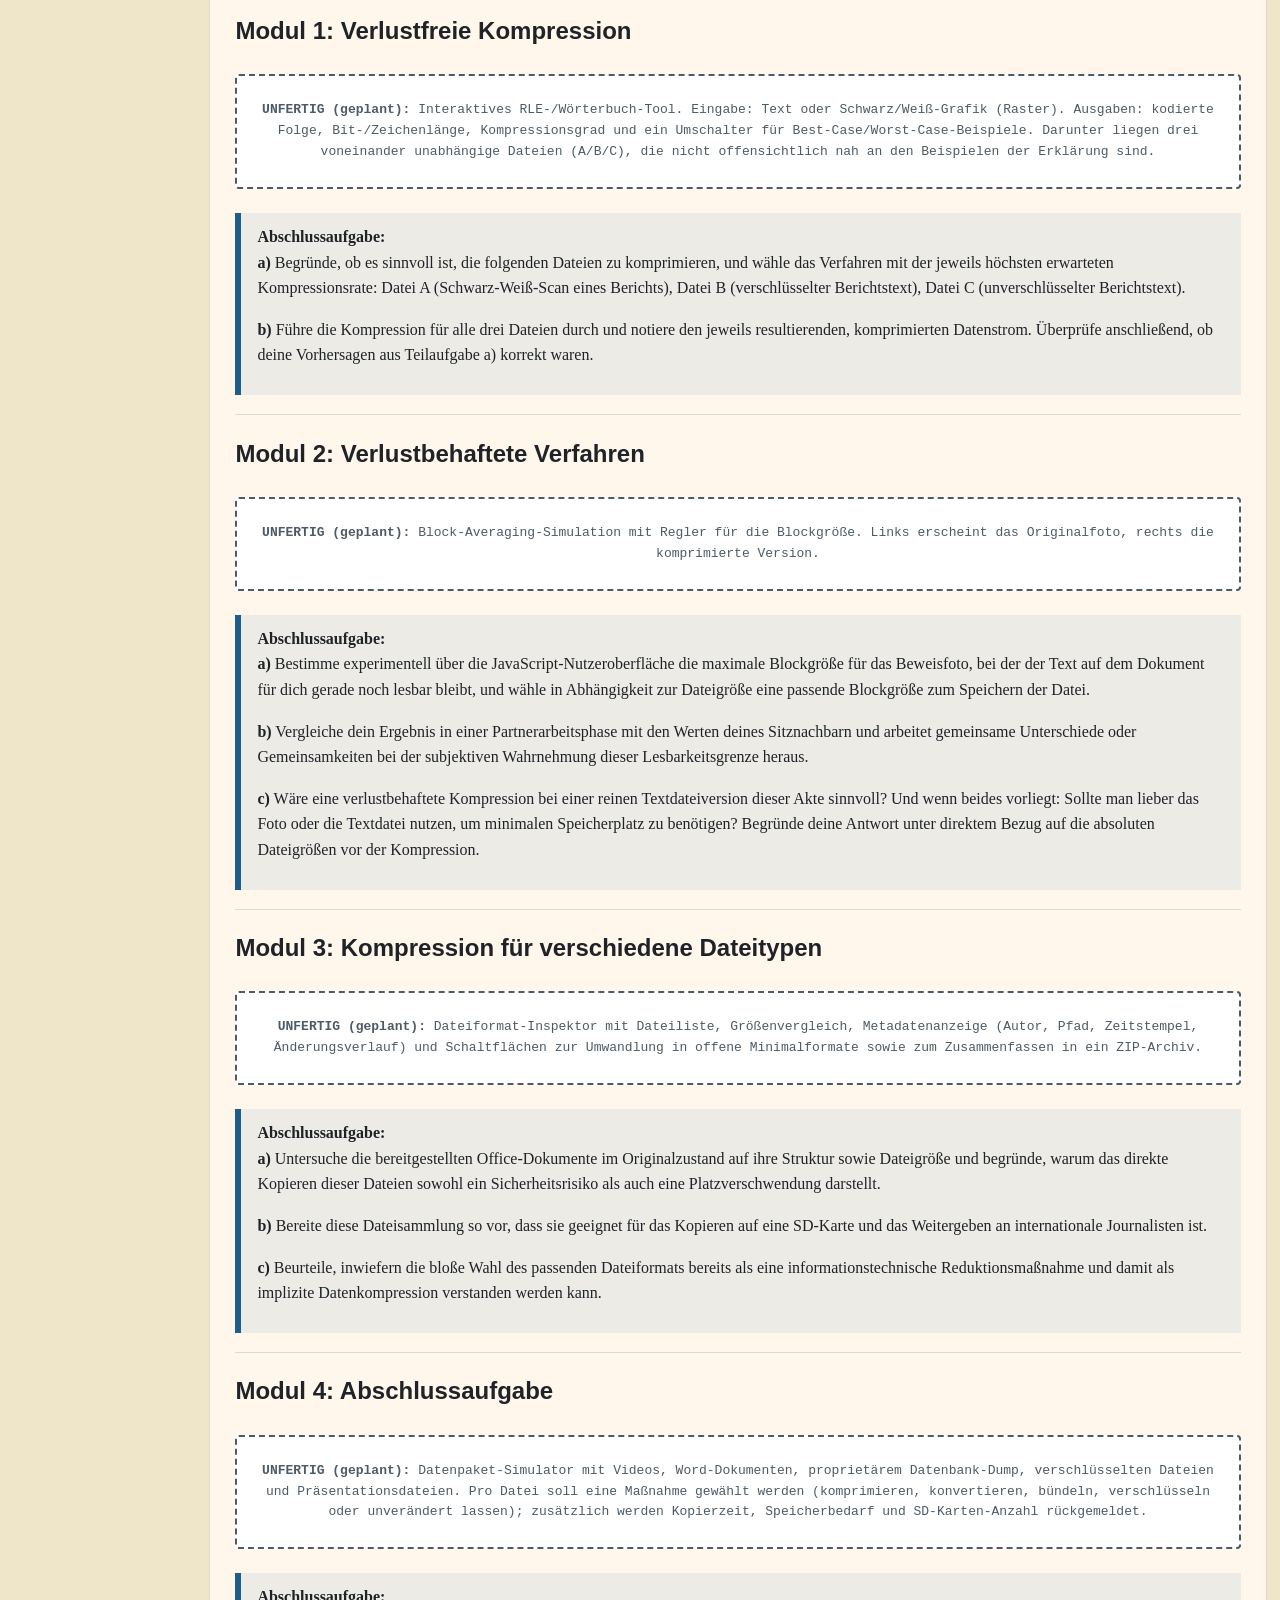
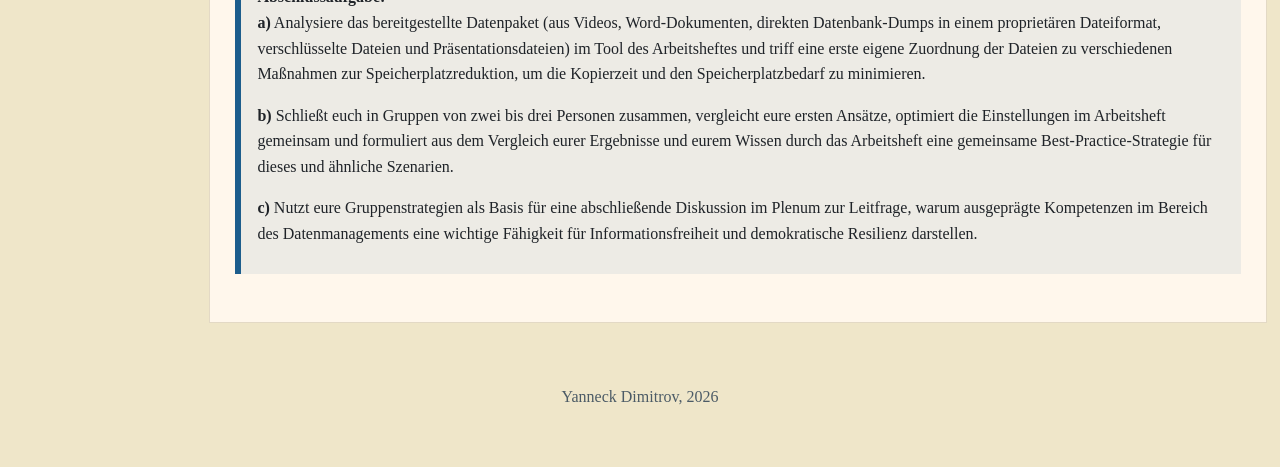
==== commit 14574adf: "small fix, no new content" ====
--- a/arbeitsheft_de.html
+++ b/arbeitsheft_de.html
@@ -479,8 +479,6 @@
 
       <section class="panel" id="lossless">
         <h2 data-lang="lossless.heading"></h2>
-        <p data-lang="lossless.body1"></p>
-        <p data-lang="lossless.body2"></p>
         <div class="ui-mockup" data-lang="lossless.uiPlaceholder"></div>
         <div class="module-task">
           <span class="task-label" data-lang="common.lastTaskLabel"></span>
@@ -491,8 +489,6 @@
 
       <section class="panel" id="lossy">
         <h2 data-lang="lossy.heading"></h2>
-        <p data-lang="lossy.body1"></p>
-        <p data-lang="lossy.body2"></p>
         <div class="ui-mockup" data-lang="lossy.uiPlaceholder"></div>
         <div class="module-task">
           <span class="task-label" data-lang="common.lastTaskLabel"></span>
@@ -504,8 +500,6 @@
 
       <section class="panel" id="filetypes">
         <h2 data-lang="filetypes.heading"></h2>
-        <p data-lang="filetypes.body1"></p>
-        <p data-lang="filetypes.body2"></p>
         <div class="ui-mockup" data-lang="filetypes.uiPlaceholder"></div>
         <div class="module-task">
           <span class="task-label" data-lang="common.lastTaskLabel"></span>
@@ -517,8 +511,6 @@
 
       <section class="panel" id="final">
         <h2 data-lang="final.heading"></h2>
-        <p data-lang="final.body1"></p>
-        <p data-lang="final.body2"></p>
         <div class="ui-mockup" data-lang="final.uiPlaceholder"></div>
         <div class="module-task">
           <span class="task-label" data-lang="common.lastTaskLabel"></span>
@@ -596,16 +588,12 @@
   },
   lossless: {
     heading: "Modul 1: Verlustfreie Kompression",
-    body1: "Die inhaltliche Erarbeitung (Beispiele, Erklärungen, Übungsdaten) erfolgt gemäß Planungsdokument.",
-    body2: "Wende zum Abschluss verlustfreie Verfahren (RLE/Wörterbuchidee) an und begründe, warum Bitgenauigkeit bei bestimmten Datentypen unverzichtbar ist.",
     uiPlaceholder: "<strong>UNFERTIG (geplant):</strong> Interaktives RLE-/Wörterbuch-Tool. Eingabe: Text oder Schwarz/Weiß-Grafik (Raster). Ausgaben: kodierte Folge, Bit-/Zeichenlänge, Kompressionsgrad und ein Umschalter für Best-Case/Worst-Case-Beispiele. Darunter liegen drei voneinander unabhängige Dateien (A/B/C), die nicht offensichtlich nah an den Beispielen der Erklärung sind.",
     task1: "<strong>a)</strong> Begründe, ob es sinnvoll ist, die folgenden Dateien zu komprimieren, und wähle das Verfahren mit der jeweils höchsten erwarteten Kompressionsrate: Datei A (Schwarz-Weiß-Scan eines Berichts), Datei B (verschlüsselter Berichtstext), Datei C (unverschlüsselter Berichtstext).",
     task2: "<strong>b)</strong> Führe die Kompression für alle drei Dateien durch und notiere den jeweils resultierenden, komprimierten Datenstrom. Überprüfe anschließend, ob deine Vorhersagen aus Teilaufgabe a) korrekt waren.",
   },
   lossy: {
     heading: "Modul 2: Verlustbehaftete Verfahren",
-    body1: "Die inhaltliche Erarbeitung (Block-Averaging als didaktisch reduziertes Prinzip, Wahrnehmungsbezug) erfolgt gemäß Planungsdokument.",
-    body2: "In der Abschlussaufgabe ermittelst du experimentell eine kritische Kompressionsschwelle und bewertest den verbleibenden Beweiswert – inklusive Gegenüberstellung zu Textdaten.",
     uiPlaceholder: "<strong>UNFERTIG (geplant):</strong> Block-Averaging-Simulation mit Regler für die Blockgröße. Links erscheint das Originalfoto, rechts die komprimierte Version.",
     task1: "<strong>a)</strong> Bestimme experimentell über die JavaScript-Nutzeroberfläche die maximale Blockgröße für das Beweisfoto, bei der der Text auf dem Dokument für dich gerade noch lesbar bleibt, und wähle in Abhängigkeit zur Dateigröße eine passende Blockgröße zum Speichern der Datei.",
     task2: "<strong>b)</strong> Vergleiche dein Ergebnis in einer Partnerarbeitsphase mit den Werten deines Sitznachbarn und arbeitet gemeinsame Unterschiede oder Gemeinsamkeiten bei der subjektiven Wahrnehmung dieser Lesbarkeitsgrenze heraus.",
@@ -613,8 +601,6 @@
   },
   filetypes: {
     heading: "Modul 3: Kompression für verschiedene Dateitypen",
-    body1: "Die inhaltliche Erarbeitung (Overhead, Metadaten, offene Formate, Containerformate) erfolgt gemäß Planungsdokument.",
-    body2: "In der Abschlussaufgabe analysierst du Overhead und Metadatenrisiken und reduzierst beides durch bewusste Formatwahl und Archivierung.",
     uiPlaceholder: "<strong>UNFERTIG (geplant):</strong> Dateiformat-Inspektor mit Dateiliste, Größenvergleich, Metadatenanzeige (Autor, Pfad, Zeitstempel, Änderungsverlauf) und Schaltflächen zur Umwandlung in offene Minimalformate sowie zum Zusammenfassen in ein ZIP-Archiv.",
     task1: "<strong>a)</strong> Untersuche die bereitgestellten Office-Dokumente im Originalzustand auf ihre Struktur sowie Dateigröße und begründe, warum das direkte Kopieren dieser Dateien sowohl ein Sicherheitsrisiko als auch eine Platzverschwendung darstellt.",
     task2: "<strong>b)</strong> Bereite diese Dateisammlung so vor, dass sie geeignet für das Kopieren auf eine SD-Karte und das Weitergeben an internationale Journalisten ist.",
@@ -622,15 +608,13 @@
   },
   final: {
     heading: "Modul 4: Abschlussaufgabe",
-    body1: "Die inhaltliche Ausgestaltung des Szenarios (heterogenes Datenpaket, Zeitdruck, Hardware-/Zeitfeedback, Plenumsdiskussion) erfolgt gemäß Planungsdokument.",
-    body2: "Du nutzt alle Konzepte aus den Modulen 1–3, um ein realistisches Datenpaket zu verwalten, die richtigen Werkzeuge auszuwählen und die benötigten Ressourcen zu begründen.",
     uiPlaceholder: "<strong>UNFERTIG (geplant):</strong> Datenpaket-Simulator mit Videos, Word-Dokumenten, proprietärem Datenbank-Dump, verschlüsselten Dateien und Präsentationsdateien. Pro Datei soll eine Maßnahme gewählt werden (komprimieren, konvertieren, bündeln, verschlüsseln oder unverändert lassen); zusätzlich werden Kopierzeit, Speicherbedarf und SD-Karten-Anzahl rückgemeldet.",
     task1: "<strong>a)</strong> Analysiere das bereitgestellte Datenpaket (aus Videos, Word-Dokumenten, direkten Datenbank-Dumps in einem proprietären Dateiformat, verschlüsselte Dateien und Präsentationsdateien) im Tool des Arbeitsheftes und triff eine erste eigene Zuordnung der Dateien zu verschiedenen Maßnahmen zur Speicherplatzreduktion, um die Kopierzeit und den Speicherplatzbedarf zu minimieren.",
     task2: "<strong>b)</strong> Schließt euch in Gruppen von zwei bis drei Personen zusammen, vergleicht eure ersten Ansätze, optimiert die Einstellungen im Arbeitsheft gemeinsam und formuliert aus dem Vergleich eurer Ergebnisse und eurem Wissen durch das Arbeitsheft eine gemeinsame Best-Practice-Strategie für dieses und ähnliche Szenarien.",
     task3: "<strong>c)</strong> Nutzt eure Gruppenstrategien als Basis für eine abschließende Diskussion im Plenum zur Leitfrage, warum ausgeprägte Kompetenzen im Bereich des Datenmanagements eine wichtige Fähigkeit für Informationsfreiheit und demokratische Resilienz darstellen."
   },
   footer: {
-    text: "Arbeitsheft: Datenkompression, Gesellschaft und Verantwortung"
+    text: "Yanneck Dimitrov, 2026"
   }
 };
 
